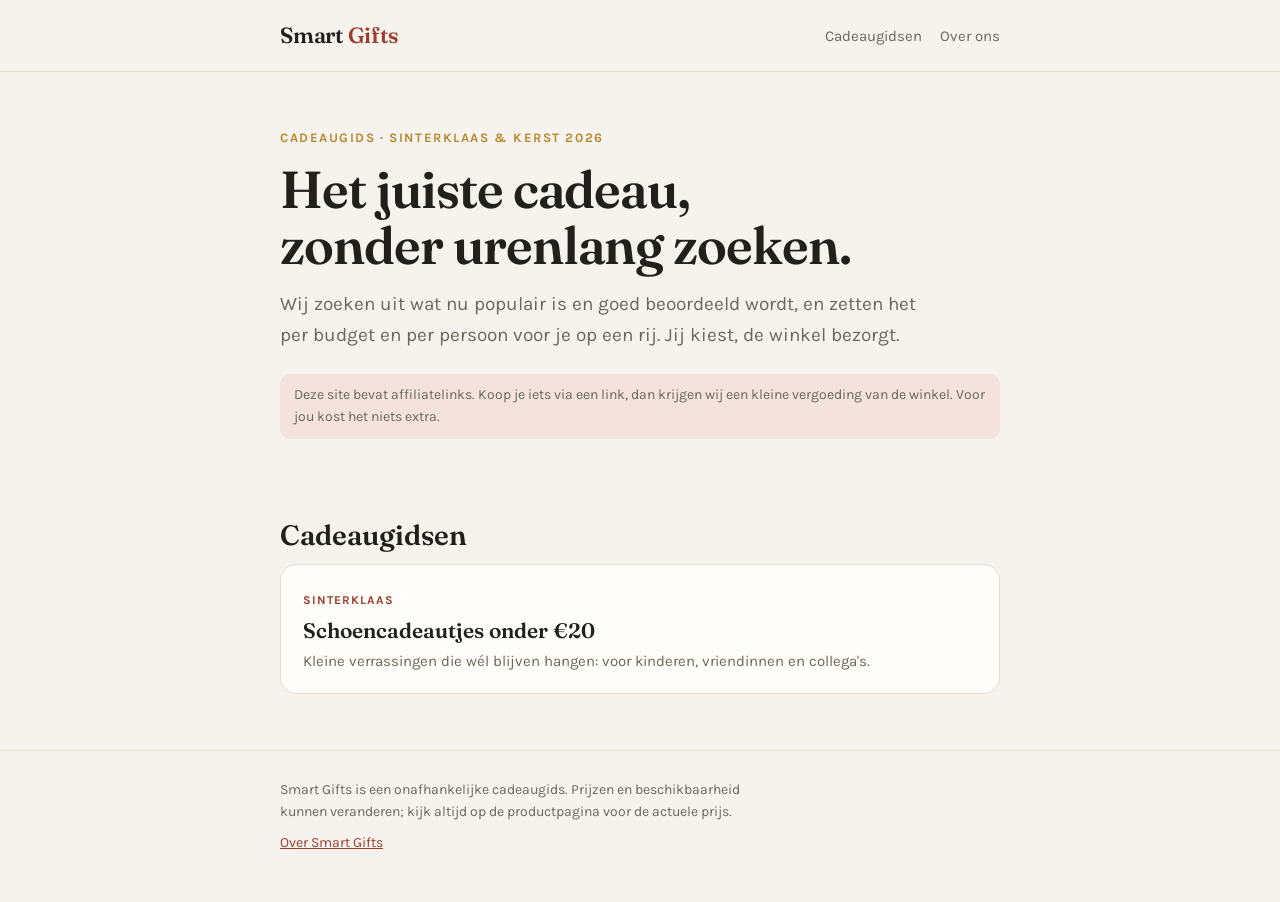
==== index.html @ 369d7d78 "Smart Gifts cadeausite Co-Authored-By: Claude Opus 5.5 <noreply@anthropic.com> Claude-Session: https" ====
<!doctype html>
<html lang="nl">
<head>
<meta charset="utf-8">
<meta name="viewport" content="width=device-width,initial-scale=1">
<title>Smart Gifts | Slimme cadeau-ideeën voor elk budget</title>
<meta name="description" content="Eerlijke cadeaugidsen met slimme cadeau-ideeën voor Sinterklaas, kerst en verjaardagen. Per budget en per persoon, zonder gedoe.">
<link rel="preconnect" href="https://fonts.googleapis.com">
<link rel="stylesheet" href="https://fonts.googleapis.com/css2?family=Fraunces:opsz,wght@9..144,600&family=Karla:wght@400;700&display=swap">
<link rel="stylesheet" href="assets/style.css">
</head>
<body>
<header class="site"><div class="wrap">
  <a class="logo" href="./">Smart <span>Gifts</span></a>
  <nav class="top" aria-label="Hoofdmenu"><a href="#gidsen">Cadeaugidsen</a><a href="over.html">Over ons</a></nav>
</div></header>

<main class="wrap">
  <section class="hero">
    <p class="eyebrow">Cadeaugids · Sinterklaas &amp; kerst 2026</p>
    <h1>Het juiste cadeau, zonder urenlang zoeken.</h1>
    <p class="lede">Wij zoeken uit wat nu populair is en goed beoordeeld wordt, en zetten het per budget en per persoon voor je op een rij. Jij kiest, de winkel bezorgt.</p>
    <p class="disclose">Deze site bevat affiliatelinks. Koop je iets via een link, dan krijgen wij een kleine vergoeding van de winkel. Voor jou kost het niets extra.</p>
  </section>

  <h2 id="gidsen">Cadeaugidsen</h2>
  <div class="guides">
    <a class="guide" href="schoencadeautjes-onder-20.html">
      <span class="tag">Sinterklaas</span>
      <h3>Schoencadeautjes onder €20</h3>
      <p>Kleine verrassingen die wél blijven hangen: voor kinderen, vriendinnen en collega's.</p>
    </a>
  </div>
</main>

<footer><div class="wrap">
  <p>Smart Gifts is een onafhankelijke cadeaugids. Prijzen en beschikbaarheid kunnen veranderen; kijk altijd op de productpagina voor de actuele prijs.</p>
  <p><a href="over.html">Over Smart Gifts</a></p>
</div></footer>
</body>
</html>
---- assets/style.css ----
/* Smart Gifts NL — rustige cadeaugids */
:root{
  --bg:#f6f3ee; --surface:#fffdf9; --ink:#22201c; --muted:#6c665c; --line:#e4ddd1;
  --accent:#9c3d2e; --accent-soft:#f3e3dc; --gold:#b8892f;
  --display:"Fraunces", Georgia, serif; --body:"Karla", system-ui, -apple-system, "Segoe UI", sans-serif;
}
@media (prefers-color-scheme: dark){:root{
  --bg:#1b1916; --surface:#24211d; --ink:#efe9df; --muted:#a9a194; --line:#3a352e;
  --accent:#e08a74; --accent-soft:#3a2722; --gold:#d8ad5a; color-scheme:dark}}
*{box-sizing:border-box}
html{-webkit-text-size-adjust:100%}
body{margin:0;background:var(--bg);color:var(--ink);font:17px/1.6 var(--body)}
a{color:var(--accent)}
a:focus-visible,button:focus-visible{outline:2px solid var(--accent);outline-offset:3px}
.wrap{max-width:760px;margin:0 auto;padding-inline:20px}
header.site{border-bottom:1px solid var(--line)}
header.site .wrap{display:flex;align-items:center;justify-content:space-between;gap:16px;padding-block:18px}
.logo{font-family:var(--display);font-size:22px;font-weight:600;color:var(--ink);text-decoration:none;letter-spacing:-.01em}
.logo span{color:var(--accent)}
nav.top{display:flex;gap:18px;font-size:15px}
nav.top a{color:var(--muted);text-decoration:none}
nav.top a:hover{color:var(--ink)}
.hero{padding-block:56px 32px}
.eyebrow{font-size:13px;letter-spacing:.12em;text-transform:uppercase;color:var(--gold);font-weight:700;margin:0 0 12px}
h1{font-family:var(--display);font-weight:600;font-size:clamp(34px,6vw,52px);line-height:1.08;letter-spacing:-.02em;margin:0 0 16px;text-wrap:balance}
h2{font-family:var(--display);font-weight:600;font-size:28px;line-height:1.2;margin:48px 0 12px;text-wrap:balance}
h3{font-family:var(--display);font-weight:600;font-size:21px;line-height:1.25;margin:0 0 6px}
.lede{font-size:19px;color:var(--muted);max-width:58ch;margin:0}
.disclose{font-size:14px;color:var(--muted);background:var(--accent-soft);border-radius:10px;padding:10px 14px;margin:24px 0 0}
.guides{display:grid;gap:14px;margin:8px 0 56px}
.guide{display:block;background:var(--surface);border:1px solid var(--line);border-radius:16px;padding:20px 22px;text-decoration:none;color:var(--ink)}
.guide:hover{border-color:var(--accent)}
.guide p{margin:0;color:var(--muted);font-size:15px}
.guide .tag{display:inline-block;font-size:12px;font-weight:700;letter-spacing:.08em;text-transform:uppercase;color:var(--accent);margin-bottom:6px}
.items{list-style:none;padding:0;margin:24px 0 56px;display:grid;gap:14px;counter-reset:n}
.item{background:var(--surface);border:1px solid var(--line);border-radius:16px;padding:20px 22px;display:grid;gap:8px}
.item .meta{display:flex;flex-wrap:wrap;gap:8px 14px;font-size:14px;color:var(--muted)}
.item .price{font-weight:700;color:var(--ink);font-variant-numeric:tabular-nums}
.item p{margin:0}
.btn{justify-self:start;display:inline-flex;align-items:center;gap:8px;background:var(--accent);color:var(--surface);text-decoration:none;font-weight:700;font-size:15px;border-radius:999px;padding:10px 18px}
.btn:hover{filter:brightness(1.08)}
.for{font-size:13px;font-weight:700;letter-spacing:.06em;text-transform:uppercase;color:var(--gold)}
footer{border-top:1px solid var(--line);padding-block:28px 40px;font-size:14px;color:var(--muted)}
footer p{margin:0 0 8px;max-width:62ch}
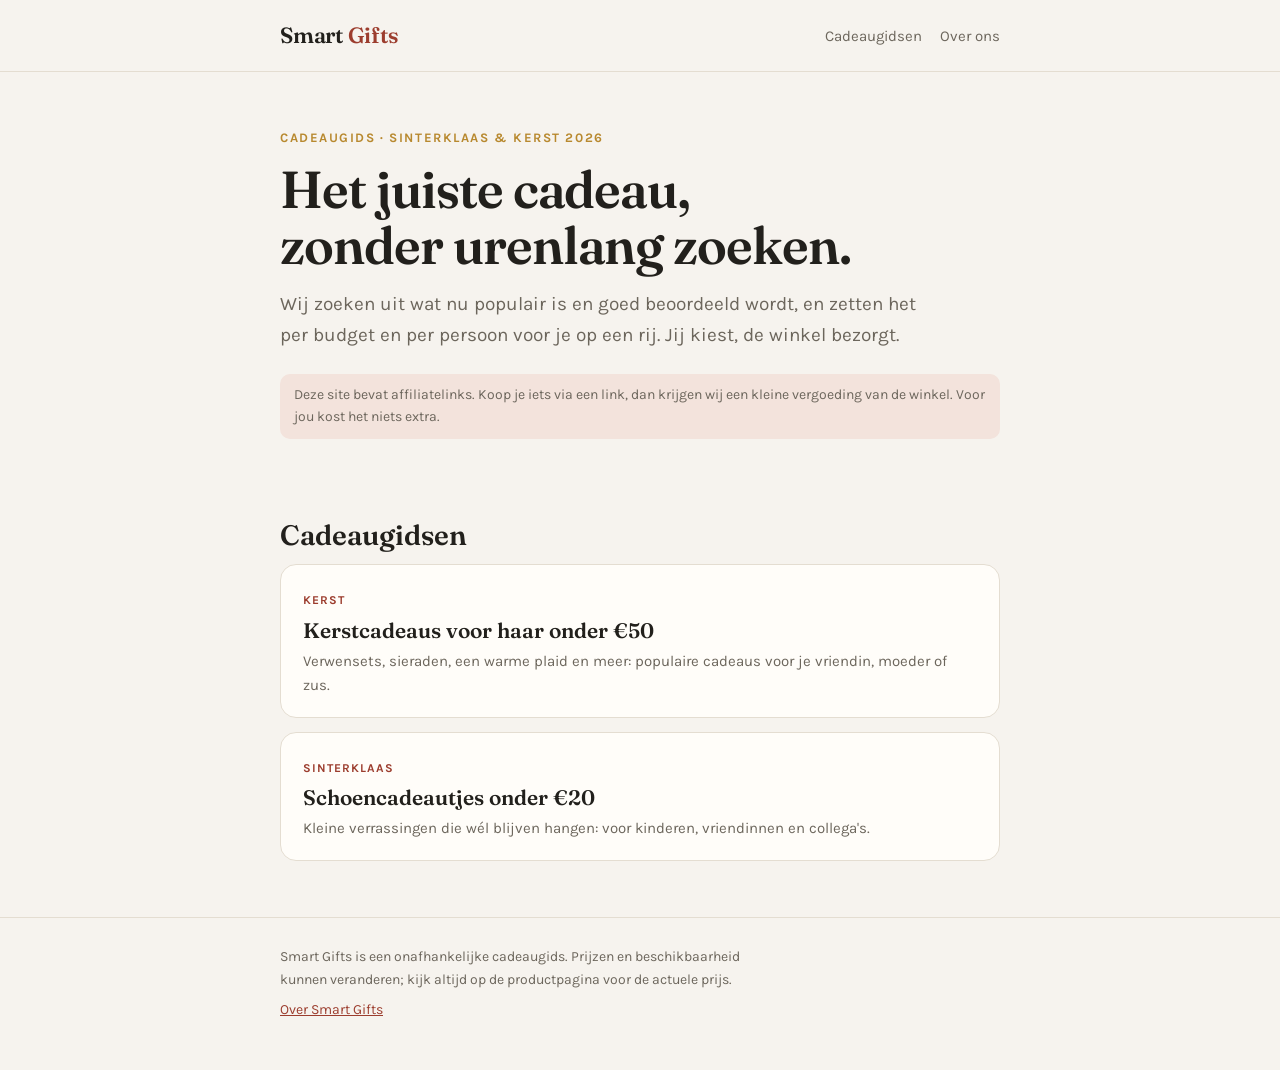
==== commit 24c3a508: "Nieuwe gids: kerstcadeaus voor haar onder €50" ====
--- a/index.html
+++ b/index.html
@@ -25,6 +25,11 @@
 
   <h2 id="gidsen">Cadeaugidsen</h2>
   <div class="guides">
+    <a class="guide" href="kerstcadeaus-voor-haar-onder-50.html">
+      <span class="tag">Kerst</span>
+      <h3>Kerstcadeaus voor haar onder €50</h3>
+      <p>Verwensets, sieraden, een warme plaid en meer: populaire cadeaus voor je vriendin, moeder of zus.</p>
+    </a>
     <a class="guide" href="schoencadeautjes-onder-20.html">
       <span class="tag">Sinterklaas</span>
       <h3>Schoencadeautjes onder €20</h3>
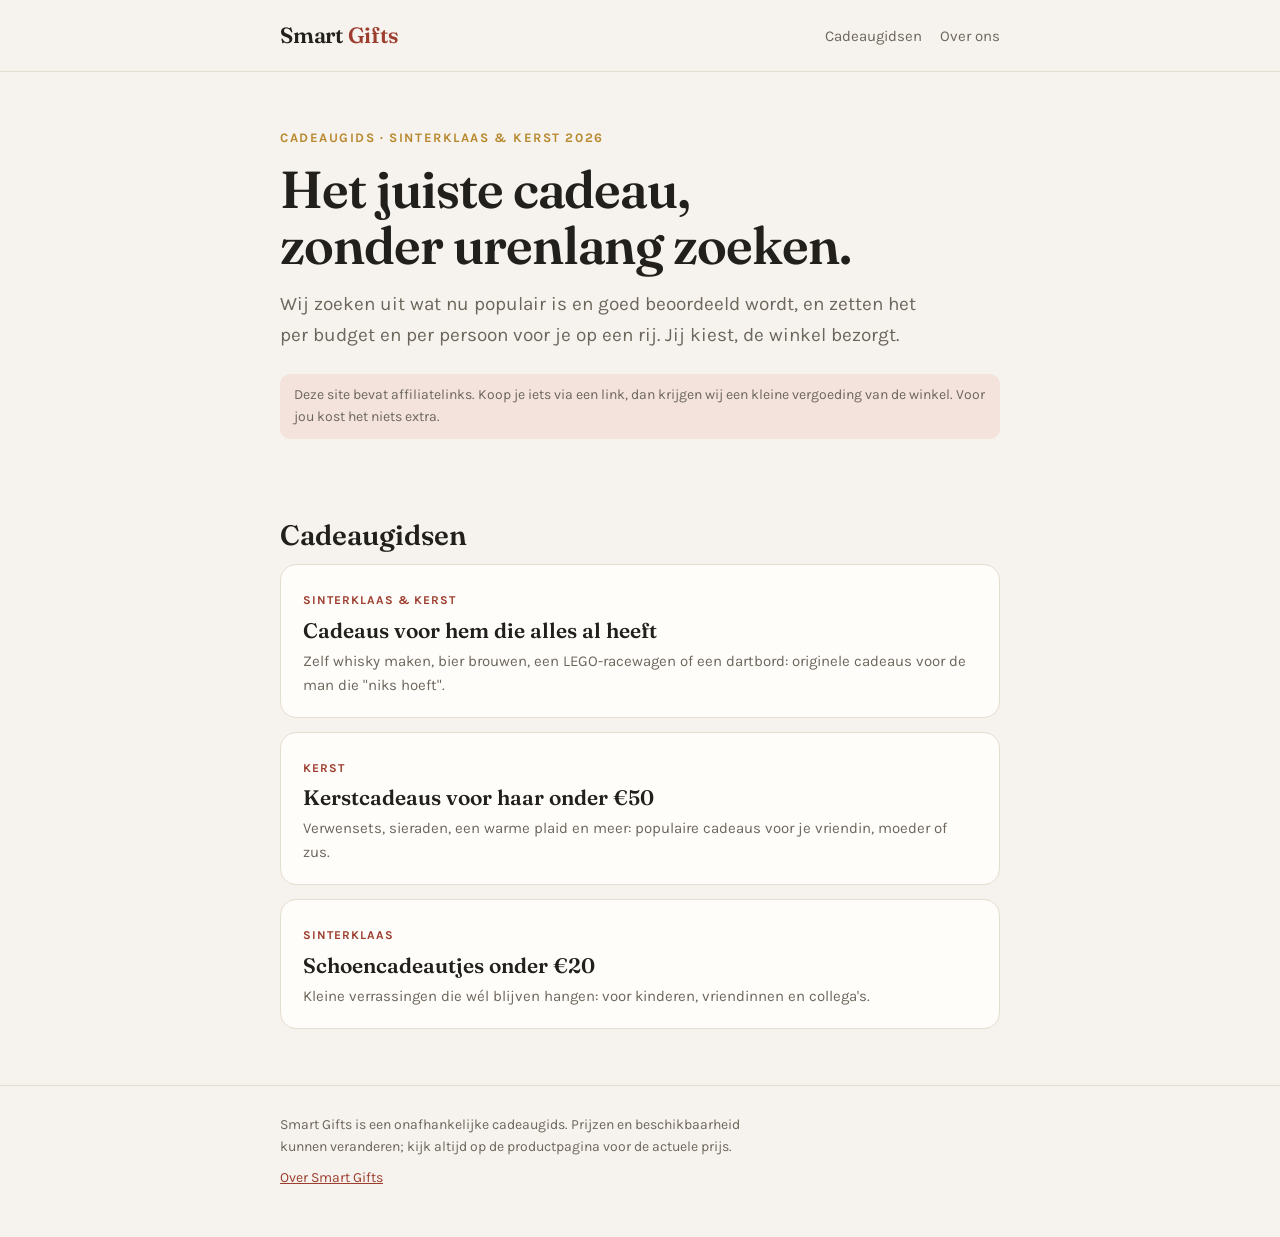
==== commit 704753da: "Nieuwe gids: cadeaus voor hem die alles al heeft Co-Authored-By: Claude Opus 5.5 <noreply@anthropic." ====
--- a/index.html
+++ b/index.html
@@ -25,6 +25,11 @@
 
   <h2 id="gidsen">Cadeaugidsen</h2>
   <div class="guides">
+    <a class="guide" href="cadeaus-voor-hem-die-alles-al-heeft.html">
+      <span class="tag">Sinterklaas &amp; kerst</span>
+      <h3>Cadeaus voor hem die alles al heeft</h3>
+      <p>Zelf whisky maken, bier brouwen, een LEGO-racewagen of een dartbord: originele cadeaus voor de man die "niks hoeft".</p>
+    </a>
     <a class="guide" href="kerstcadeaus-voor-haar-onder-50.html">
       <span class="tag">Kerst</span>
       <h3>Kerstcadeaus voor haar onder €50</h3>
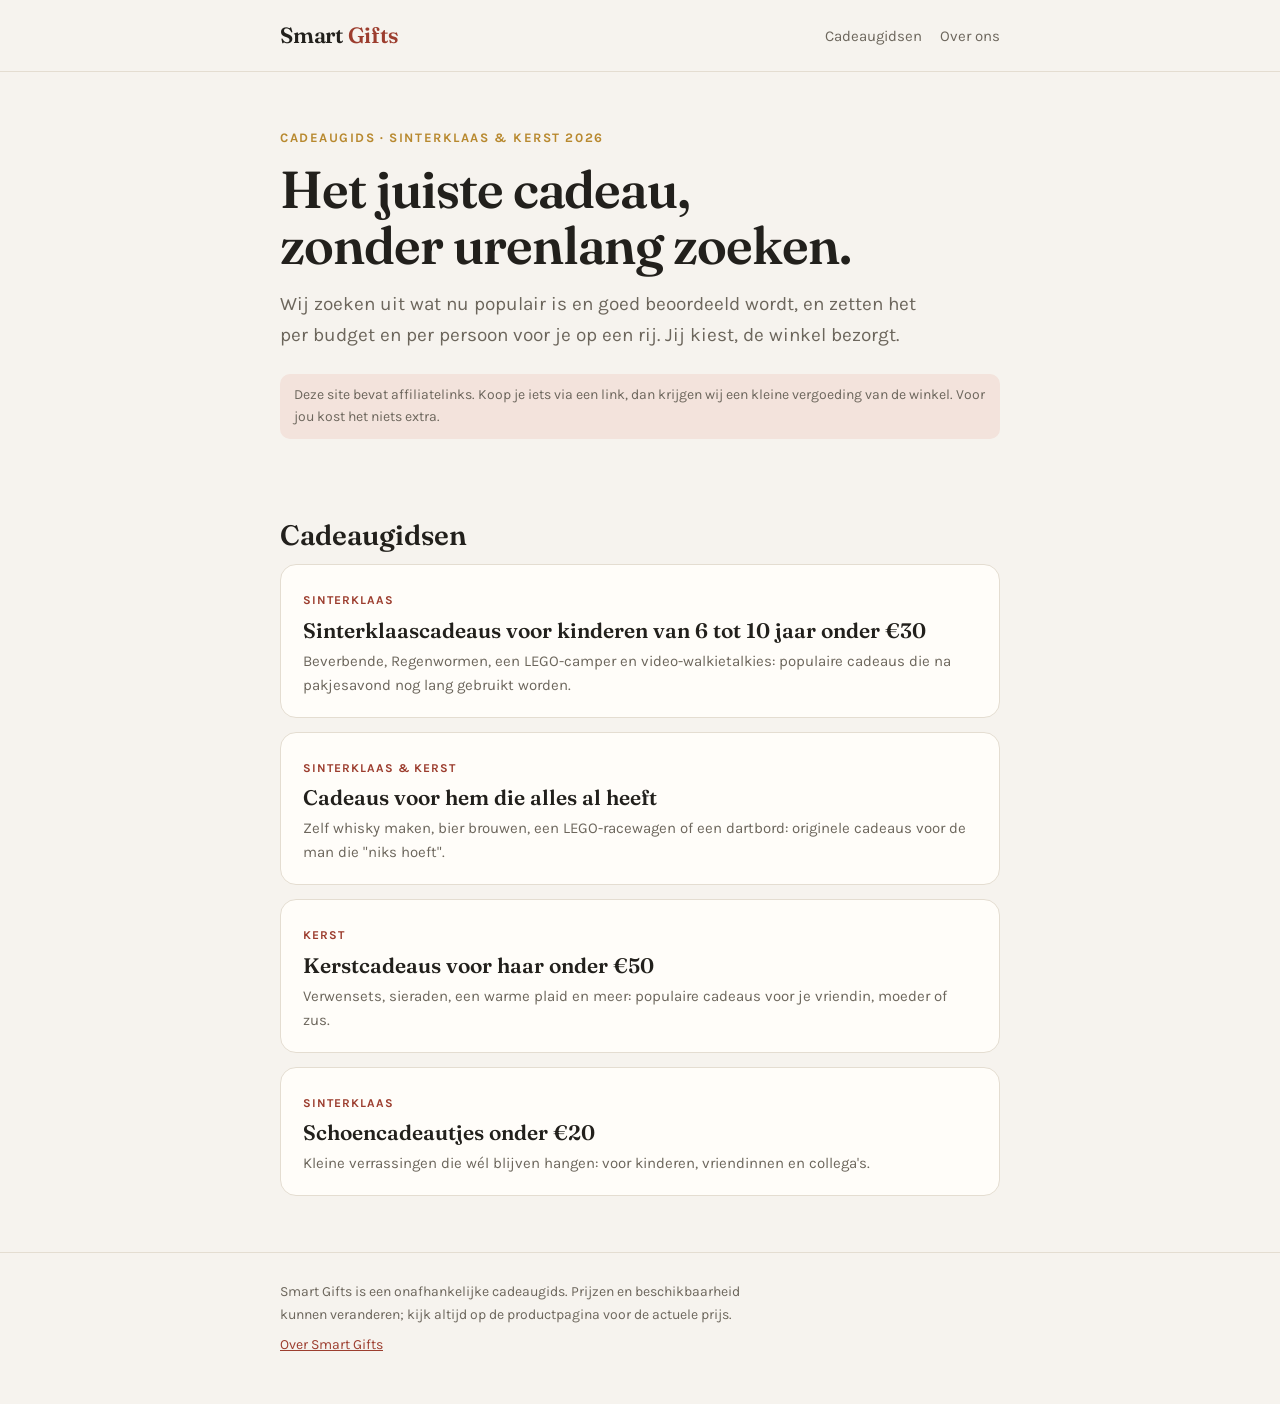
==== commit 08079577: "Nieuwe gids: Sinterklaascadeaus voor kinderen van 6 tot 10 jaar onder €30 Co-Authored-By: Claude Opu" ====
--- a/index.html
+++ b/index.html
@@ -25,6 +25,11 @@
 
   <h2 id="gidsen">Cadeaugidsen</h2>
   <div class="guides">
+    <a class="guide" href="sinterklaascadeaus-kinderen-6-10-jaar-onder-30.html">
+      <span class="tag">Sinterklaas</span>
+      <h3>Sinterklaascadeaus voor kinderen van 6 tot 10 jaar onder €30</h3>
+      <p>Beverbende, Regenwormen, een LEGO-camper en video-walkietalkies: populaire cadeaus die na pakjesavond nog lang gebruikt worden.</p>
+    </a>
     <a class="guide" href="cadeaus-voor-hem-die-alles-al-heeft.html">
       <span class="tag">Sinterklaas &amp; kerst</span>
       <h3>Cadeaus voor hem die alles al heeft</h3>
